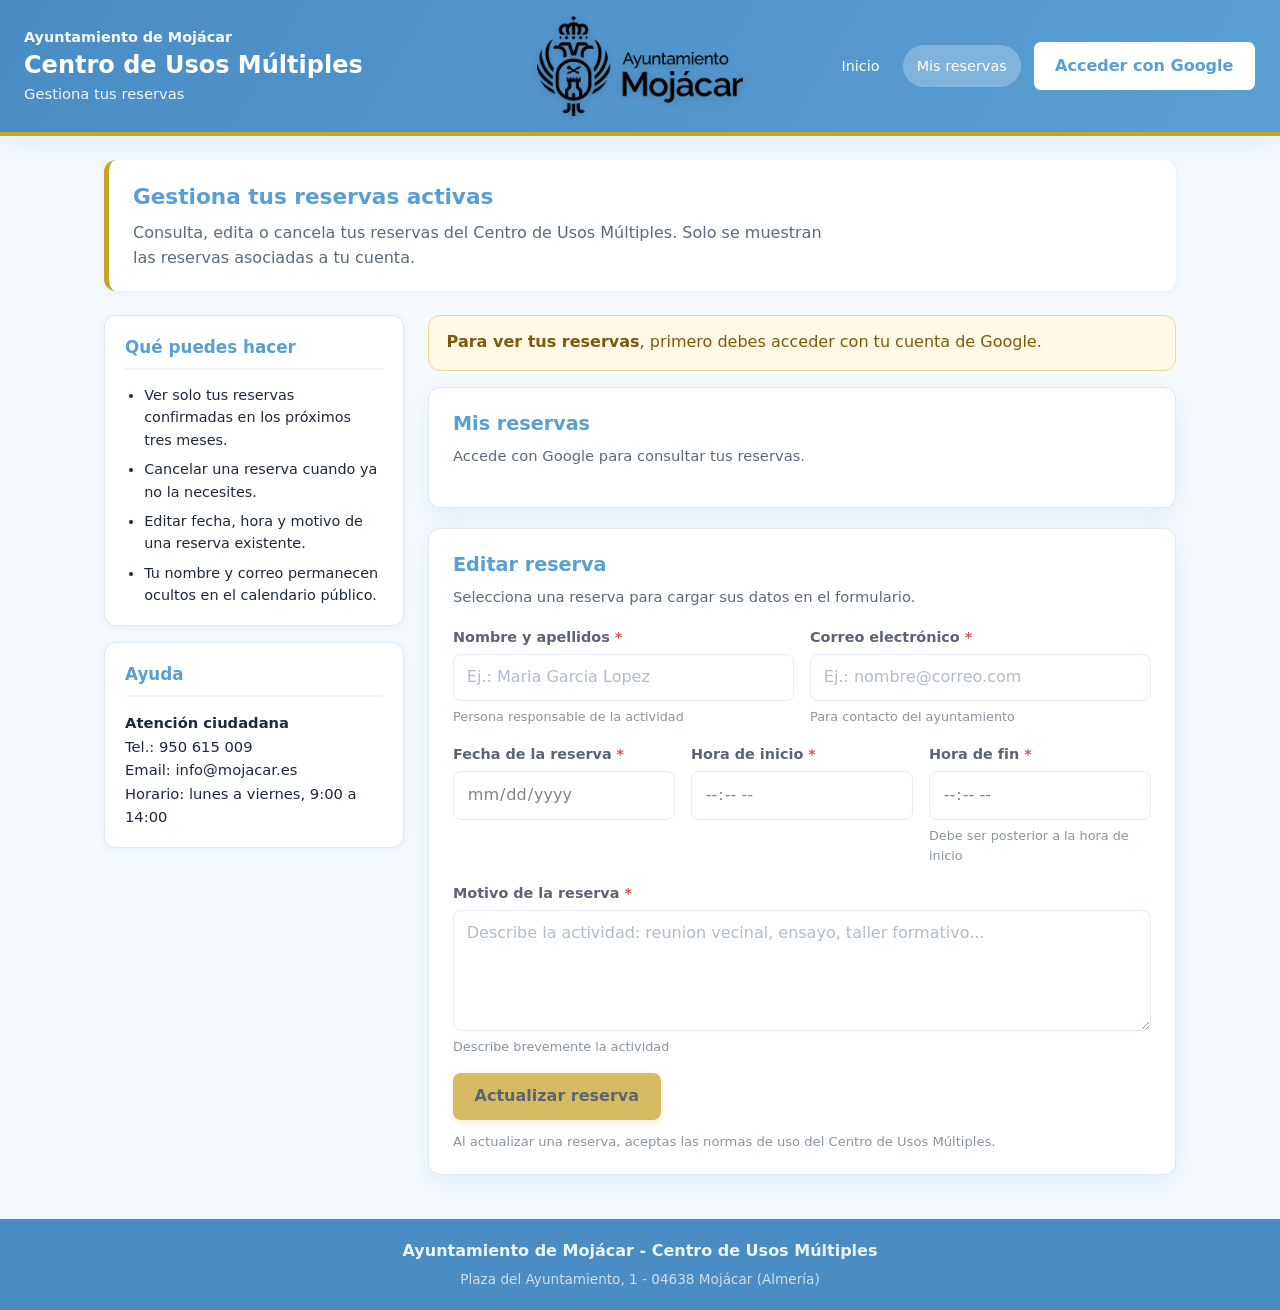
==== mis-reservas.html @ b63f8ac1 "Cambios calendario" ====
<!DOCTYPE html>
<html lang="es">
<head>
  <meta charset="UTF-8">
  <meta name="viewport" content="width=device-width, initial-scale=1.0">
  <meta name="description" content="Gestiona tus reservas del Centro de Usos Múltiples del Ayuntamiento.">
  <title>Mis reservas - Centro de Usos Múltiples</title>
  <link rel="stylesheet" href="css/styles.css">
  <link rel="icon" href="assets/img/logo.png" type="image/png">
  <script src="https://accounts.google.com/gsi/client" async defer></script>
</head>
<body>
  <a class="saltar-contenido" href="#contenido-principal">Saltar al contenido principal</a>

  <header class="cabecera">
    <div class="cabecera__textos">
      <p class="cabecera__ayuntamiento">Ayuntamiento de Moj&aacute;car</p>
      <h1>Centro de Usos M&uacute;ltiples</h1>
      <p class="cabecera__subtitulo">Gestiona tus reservas</p>
    </div>
    <div class="cabecera__logo">
      <img class="cabecera__escudo" src="assets/img/logo.png" width="400" height="100" alt="Logo del Ayuntamiento de Moj&aacute;car">
    </div>
    <div class="cabecera__auth">
      <nav class="cabecera__nav" aria-label="Navegación principal">
        <a class="nav__link" href="index.html">Inicio</a>
        <a class="nav__link nav__link--activo" href="mis-reservas.html">Mis reservas</a>
      </nav>
      <span id="usuario-nombre" class="usuario-nombre" hidden></span>
      <button type="button" id="btn-login" class="btn btn--secundario">Acceder con Google</button>
      <button type="button" id="btn-logout" class="btn btn--secundario" hidden>Cerrar sesi&oacute;n</button>
    </div>
  </header>

  <main id="contenido-principal" class="contenedor">
    <section class="intro" aria-labelledby="titulo-intro">
      <h2 id="titulo-intro" class="intro__titulo">Gestiona tus reservas activas</h2>
      <p class="intro__texto">
        Consulta, edita o cancela tus reservas del Centro de Usos Múltiples. Solo se muestran las reservas asociadas a tu cuenta.
      </p>
    </section>

    <div class="rejilla-principal">
      <aside class="lateral" aria-labelledby="titulo-como-reservar">
        <section class="tarjeta-info">
          <h2 id="titulo-como-reservar" class="tarjeta-info__titulo">Qué puedes hacer</h2>
          <ul class="lista-normas">
            <li>Ver solo tus reservas confirmadas en los próximos tres meses.</li>
            <li>Cancelar una reserva cuando ya no la necesites.</li>
            <li>Editar fecha, hora y motivo de una reserva existente.</li>
            <li>Tu nombre y correo permanecen ocultos en el calendario público.</li>
          </ul>
        </section>

        <section class="tarjeta-info tarjeta-info--contacto">
          <h2 class="tarjeta-info__titulo">Ayuda</h2>
          <p class="tarjeta-info__texto">
            <strong>Atenci&oacute;n ciudadana</strong><br>
            Tel.: 950 615 009<br>
            Email: info@mojacar.es<br>
            Horario: lunes a viernes, 9:00 a 14:00
          </p>
        </section>
      </aside>

      <div class="zona-acciones">
        <div id="mensaje-global" class="mensaje" role="alert" aria-live="assertive" aria-atomic="true" hidden></div>

        <div id="aviso-sesion" class="aviso-sesion" role="status">
          <p><strong>Para ver tus reservas</strong>, primero debes acceder con tu cuenta de Google.</p>
        </div>

        <section class="panel" aria-labelledby="titulo-listado">
          <header class="panel__cabecera">
            <h2 id="titulo-listado">Mis reservas</h2>
            <p id="estado-listado" class="panel__ayuda" role="status" aria-live="polite">Accede con Google para consultar tus reservas.</p>
          </header>
          <ul id="lista-reservas" class="lista-reservas"></ul>
        </section>

        <section class="panel panel--formulario" aria-labelledby="titulo-formulario">
          <header class="panel__cabecera">
            <h2 id="titulo-formulario">Editar reserva</h2>
            <p class="panel__ayuda">Selecciona una reserva para cargar sus datos en el formulario.</p>
          </header>

          <form id="form-reserva" class="formulario" novalidate>
            <fieldset class="formulario__grupo" disabled id="fieldset-formulario">
              <legend class="visually-hidden">Datos de la reserva</legend>

              <div class="formulario__fila">
                <label class="formulario__campo">
                  <span>Nombre y apellidos <span class="obligatorio">*</span></span>
                  <input type="text" id="nombre" name="nombre" required autocomplete="name" maxlength="120" placeholder="Ej.: Maria Garcia Lopez" aria-describedby="nombre-pista">
                  <small id="nombre-pista" class="formulario__pista">Persona responsable de la actividad</small>
                </label>
                <label class="formulario__campo">
                  <span>Correo electr&oacute;nico <span class="obligatorio">*</span></span>
                  <input type="email" id="email" name="email" required autocomplete="email" placeholder="Ej.: nombre@correo.com" aria-describedby="email-pista">
                  <small id="email-pista" class="formulario__pista">Para contacto del ayuntamiento</small>
                </label>
              </div>

              <div class="formulario__fila formulario__fila--horario">
                <label class="formulario__campo">
                  <span>Fecha de la reserva <span class="obligatorio">*</span></span>
                  <input type="date" id="fecha" name="fecha" required>
                </label>
                <label class="formulario__campo">
                  <span>Hora de inicio <span class="obligatorio">*</span></span>
                  <input type="time" id="hora-inicio" name="horaInicio" required>
                </label>
                <label class="formulario__campo">
                  <span>Hora de fin <span class="obligatorio">*</span></span>
                  <input type="time" id="hora-fin" name="horaFin" required aria-describedby="hora-fin-pista">
                  <small id="hora-fin-pista" class="formulario__pista">Debe ser posterior a la hora de inicio</small>
                </label>
              </div>

              <label class="formulario__campo formulario__campo--ancho">
                <span>Motivo de la reserva <span class="obligatorio">*</span></span>
                <textarea id="motivo" name="motivo" rows="4" required maxlength="500" placeholder="Describe la actividad: reunion vecinal, ensayo, taller formativo..." aria-describedby="motivo-pista"></textarea>
                <small id="motivo-pista" class="formulario__pista">Describe brevemente la actividad</small>
              </label>

              <div class="formulario__acciones">
                <button type="submit" id="btn-enviar" class="btn btn--primario" disabled>Actualizar reserva</button>
                <button type="button" id="btn-cancelar-edicion" class="btn btn--secundario" hidden>Cancelar edición</button>
                <p class="formulario__legal">
                  Al actualizar una reserva, aceptas las normas de uso del Centro de Usos M&uacute;ltiples.
                </p>
              </div>
            </fieldset>
          </form>
        </section>
      </div>
    </div>
  </main>

  <footer class="pie">
    <div class="pie__contenido">
      <p class="pie__titulo">Ayuntamiento de Mojácar - Centro de Usos M&uacute;ltiples</p>
      <p class="pie__detalle">
        Plaza del Ayuntamiento, 1 - 04638 Mojácar (Almería)
      </p>
    </div>
  </footer>

  <script type="module" src="js/mis-reservas.js"></script>
</body>
</html>
---- css/styles.css ----
/* ==========================================================================
   Reservas CUM — Estilos institucionales del ayuntamiento
   ========================================================================== */

:root {
  --color-primario: #5a9fd4;
  --color-primario-oscuro: #4a8cc4;
  --color-primario-claro: #eef6fc;
  --color-acento: #c9a227;
  --color-acento-hover: #b08c1c;
  --color-fondo: #f4f9fd;
  --color-superficie: #ffffff;
  --color-texto: #1e293b;
  --color-texto-suave: #5b6b7c;
  --color-borde: #dce8f2;
  --color-error: #b91c1c;
  --color-exito: #15803d;
  --color-aviso: #b45309;
  --sombra: 0 8px 24px rgba(74, 140, 196, 0.1);
  --sombra-suave: 0 2px 8px rgba(74, 140, 196, 0.08);
  --radio: 12px;
  --ancho-max: 1120px;
  --fuente: "Segoe UI", system-ui, -apple-system, sans-serif;
}

*,
*::before,
*::after {
  box-sizing: border-box;
}

html {
  scroll-behavior: smooth;
}

body {
  margin: 0;
  min-height: 100vh;
  font-family: var(--fuente);
  font-size: 1rem;
  line-height: 1.55;
  color: var(--color-texto);
  background: var(--color-fondo);
  display: flex;
  flex-direction: column;
}

body.sesion-activa .aviso-sesion {
  display: none;
}

/* Accesibilidad */
.saltar-contenido {
  position: absolute;
  left: -9999px;
  z-index: 999;
  padding: 0.75rem 1rem;
  background: var(--color-acento);
  color: #1e293b;
  font-weight: 600;
  text-decoration: none;
  border-radius: 0 0 6px 0;
}

.saltar-contenido:focus {
  left: 0;
  top: 0;
}

.visually-hidden {
  position: absolute;
  width: 1px;
  height: 1px;
  padding: 0;
  margin: -1px;
  overflow: hidden;
  clip: rect(0, 0, 0, 0);
  border: 0;
}

.obligatorio {
  color: var(--color-error);
  font-weight: 700;
}

/* Cabecera: textos izquierda | logo centro | acceso derecha */
.cabecera {
  background: linear-gradient(120deg, var(--color-primario-oscuro), var(--color-primario));
  color: #fff;
  padding: 1rem 1.5rem;
  display: grid;
  grid-template-columns: 1fr auto 1fr;
  align-items: center;
  gap: 1rem 1.5rem;
  box-shadow: var(--sombra);
  border-bottom: 4px solid var(--color-acento);
}

.cabecera__textos {
  justify-self: start;
  grid-column: 1;
  text-align: left;
}

.cabecera__logo {
  justify-self: center;
  grid-column: 2;
  display: flex;
  align-items: center;
  justify-content: center;
}

.cabecera__escudo {
  display: block;
  width: auto;
  max-width: 300px;
  height: auto;
  max-height: 100px;
  object-fit: contain;
  filter: drop-shadow(0 2px 4px rgba(0, 0, 0, 0.15));
}

.cabecera__ayuntamiento {
  margin: 0;
  font-size: 0.9rem;
  font-weight: 600;
  opacity: 0.95;
}

.cabecera h1 {
  margin: 0.15rem 0 0;
  font-size: 1.5rem;
  font-weight: 700;
  line-height: 1.2;
}

.cabecera__subtitulo {
  margin: 0.25rem 0 0;
  opacity: 0.92;
  font-size: 0.92rem;
}

.cabecera__auth {
  justify-self: end;
  grid-column: 3;
  display: flex;
  align-items: center;
  justify-content: flex-end;
  gap: 0.75rem;
  flex-wrap: wrap;
}

.cabecera__nav {
  display: flex;
  gap: 0.6rem;
  flex-wrap: wrap;
}

.nav__link {
  text-decoration: none;
  color: #fff;
  padding: 0.55rem 0.8rem;
  border-radius: 999px;
  font-size: 0.9rem;
  border: 1px solid transparent;
  transition: background 0.15s, border-color 0.15s;
}

.nav__link:hover,
.nav__link:focus-visible {
  background: rgba(255, 255, 255, 0.16);
  border-color: rgba(255, 255, 255, 0.4);
}

.nav__link--activo {
  background: rgba(255, 255, 255, 0.25);
}

.usuario-nombre {
  font-size: 0.88rem;
  background: rgba(255, 255, 255, 0.12);
  padding: 0.4rem 0.75rem;
  border-radius: 999px;
  border: 1px solid rgba(255, 255, 255, 0.25);
}

/* Contenedor y rejilla */
.contenedor {
  width: 100%;
  max-width: var(--ancho-max);
  margin: 0 auto;
  padding: 1.5rem;
  flex: 1;
}

.intro {
  background: var(--color-superficie);
  border-radius: var(--radio);
  padding: 1.25rem 1.5rem;
  margin-bottom: 1.5rem;
  border-left: 5px solid var(--color-acento);
  box-shadow: var(--sombra-suave);
}

.intro__titulo {
  margin: 0 0 0.5rem;
  font-size: 1.35rem;
  color: var(--color-primario);
}

.intro__texto {
  margin: 0;
  color: var(--color-texto-suave);
  max-width: 70ch;
}

.rejilla-principal {
  display: grid;
  grid-template-columns: 300px 1fr;
  gap: 1.5rem;
  align-items: start;
}

.lateral {
  display: flex;
  flex-direction: column;
  gap: 1rem;
}

.zona-acciones {
  min-width: 0;
}

/* Tarjetas laterales */
.tarjeta-info {
  background: var(--color-superficie);
  border-radius: var(--radio);
  padding: 1.15rem 1.25rem;
  box-shadow: var(--sombra-suave);
  border: 1px solid var(--color-borde);
}

.tarjeta-info__titulo {
  margin: 0 0 0.85rem;
  font-size: 1.05rem;
  color: var(--color-primario);
  padding-bottom: 0.5rem;
  border-bottom: 2px solid var(--color-primario-claro);
}

.tarjeta-info--normas {
  background: var(--color-primario-claro);
  border-color: #d4e8f7;
}

.tarjeta-info--contacto .tarjeta-info__texto {
  margin: 0;
  font-size: 0.92rem;
  line-height: 1.6;
}

.tarjeta-info__nota code {
  font-size: 0.75rem;
  background: #fff;
  padding: 0.1rem 0.35rem;
  border-radius: 4px;
}

.lista-normas {
  margin: 0;
  padding-left: 1.2rem;
  font-size: 0.9rem;
  color: var(--color-texto);
}

.lista-normas li + li {
  margin-top: 0.45rem;
}

/* Pasos "Cómo reservar" */
.pasos {
  list-style: none;
  margin: 0;
  padding: 0;
}

.pasos__item {
  display: flex;
  gap: 0.75rem;
  margin-bottom: 0.9rem;
}

.pasos__item:last-child {
  margin-bottom: 0;
}

.pasos__item p {
  margin: 0.2rem 0 0;
  font-size: 0.88rem;
  color: var(--color-texto-suave);
}

.pasos__numero {
  flex-shrink: 0;
  width: 1.75rem;
  height: 1.75rem;
  display: flex;
  align-items: center;
  justify-content: center;
  background: var(--color-primario);
  color: #fff;
  font-weight: 700;
  font-size: 0.85rem;
  border-radius: 50%;
}

/* Aviso sin sesión */
.aviso-sesion {
  background: #fff8e6;
  border: 1px solid #f0d78c;
  border-radius: var(--radio);
  padding: 0.9rem 1.1rem;
  margin-bottom: 1rem;
  color: #7c5a0a;
}

.aviso-sesion p {
  margin: 0;
}

/* Paneles */
.panel {
  background: var(--color-superficie);
  border-radius: var(--radio);
  box-shadow: var(--sombra);
  padding: 1.35rem 1.5rem;
  margin-bottom: 1.25rem;
  border: 1px solid var(--color-borde);
}

.panel__cabecera {
  margin-bottom: 1.1rem;
}

.panel h2 {
  margin: 0 0 0.35rem;
  font-size: 1.2rem;
  color: var(--color-primario);
}

.panel__ayuda {
  margin: 0;
  color: var(--color-texto-suave);
  font-size: 0.92rem;
}

.panel__privacidad {
  margin-top: 0.65rem;
  padding: 0.65rem 0.75rem;
  background: var(--color-primario-claro);
  border-radius: 8px;
  border: 1px solid var(--color-borde);
  font-size: 0.88rem;
}

.panel--formulario .formulario__grupo {
  border: none;
  margin: 0;
  padding: 0;
  min-width: 0;
}

.panel--formulario .formulario__grupo:disabled {
  opacity: 0.72;
}

/* Mensajes */
.mensaje {
  padding: 0.9rem 1.1rem;
  border-radius: var(--radio);
  margin-bottom: 1rem;
  font-weight: 500;
}

.mensaje--error {
  background: #fef2f2;
  color: var(--color-error);
  border: 1px solid #fecaca;
}

.mensaje--exito {
  background: #f0fdf4;
  color: var(--color-exito);
  border: 1px solid #bbf7d0;
}

.mensaje--info {
  background: var(--color-primario-claro);
  color: var(--color-primario);
  border: 1px solid #cce5f7;
}

.mensaje--aviso {
  background: #fffbeb;
  color: var(--color-aviso);
  border: 1px solid #fde68a;
}

/* Formulario */
.formulario__fila {
  display: grid;
  grid-template-columns: repeat(auto-fit, minmax(200px, 1fr));
  gap: 1rem;
  margin-bottom: 1rem;
}

.formulario__fila--horario {
  grid-template-columns: repeat(auto-fit, minmax(160px, 1fr));
}

.formulario__campo {
  display: flex;
  flex-direction: column;
  gap: 0.35rem;
}

.formulario__campo > span:first-child {
  font-size: 0.9rem;
  font-weight: 600;
}

.formulario__pista {
  font-size: 0.8rem;
  color: var(--color-texto-suave);
}

.formulario__campo--ancho {
  margin-bottom: 1rem;
}

input,
textarea {
  font: inherit;
  padding: 0.65rem 0.8rem;
  border: 1px solid var(--color-borde);
  border-radius: 8px;
  background: #fff;
  transition: border-color 0.15s, box-shadow 0.15s;
}

input::placeholder,
textarea::placeholder {
  color: #94a3b8;
}

input:focus,
textarea:focus {
  outline: none;
  border-color: var(--color-primario);
  box-shadow: 0 0 0 3px rgba(90, 159, 212, 0.25);
}

button:focus-visible,
input:focus-visible,
textarea:focus-visible {
  outline: 3px solid var(--color-acento);
  outline-offset: 4px;
}

input:disabled,
textarea:disabled,
button:disabled {
  cursor: not-allowed;
}

.formulario__acciones {
  margin-top: 0.25rem;
}

.formulario__legal {
  margin: 0.75rem 0 0;
  font-size: 0.82rem;
  color: var(--color-texto-suave);
}

/* Botones */
.btn {
  font: inherit;
  font-weight: 600;
  padding: 0.7rem 1.35rem;
  border: none;
  border-radius: 8px;
  cursor: pointer;
  transition: background 0.15s, transform 0.1s, box-shadow 0.15s;
}

.btn:active:not(:disabled) {
  transform: scale(0.98);
}

.btn--primario {
  background: var(--color-acento);
  color: #1e293b;
  box-shadow: 0 2px 6px rgba(201, 162, 39, 0.35);
}

.btn--primario:hover:not(:disabled) {
  background: var(--color-acento-hover);
}

.btn--secundario {
  background: #ffffff;
  color: var(--color-primario);
  border: 1px solid var(--color-primario);
}

.btn--secundario:hover:not(:disabled) {
  background: #f0f7ff;
}

.btn--pequeno {
  padding: 0.5rem 0.9rem;
  font-size: 0.85rem;
  font-weight: 500;
}

.btn--peligro {
  background: var(--color-error);
  color: #fff;
  box-shadow: 0 2px 6px rgba(185, 28, 28, 0.35);
}

.btn--peligro:hover:not(:disabled) {
  background: #991b1b;
}

/* Calendario visual */
.calendario-visual {
  display: flex;
  gap: 0.9rem;
  overflow-x: auto;
  padding-bottom: 0.5rem;
}

.calendario-visual__grilla {
  display: flex;
  gap: 0.9rem;
  width: 100%;
}

.calendario-visual__dia {
  min-width: 150px;
  background: var(--color-superficie);
  border: 1px solid var(--color-borde);
  border-radius: 16px;
  overflow: hidden;
  display: flex;
  flex-direction: column;
}

.calendario-visual__cabecera {
  padding: 1rem;
  border-bottom: 1px solid var(--color-borde);
  background: var(--color-primario-claro);
  color: var(--color-primario);
  display: flex;
  flex-direction: column;
  gap: 0.2rem;
}

.calendario-visual__cabecera strong {
  font-size: 0.95rem;
}

.calendario-visual__cabecera span {
  font-size: 0.82rem;
  color: var(--color-texto-suave);
}

.calendario-visual__pista {
  min-height: 380px;
  display: flex;
  flex-direction: column;
  gap: 0.75rem;
  padding: 0.9rem 0.75rem;
  background: linear-gradient(
    to bottom,
    transparent 0%,
    transparent calc(100% / 24 - 1px),
    rgba(0, 0, 0, 0.04) calc(100% / 24 - 1px),
    rgba(0, 0, 0, 0.04) calc(100% / 24)
  );
  background-size: 100% 24px;
}

.calendario-visual__dia-vacio {
  display: flex;
  align-items: center;
  justify-content: center;
  color: var(--color-texto-suave);
  font-size: 0.95rem;
  text-align: center;
  padding: 0.85rem;
  border-radius: 14px;
  background: rgba(255, 255, 255, 0.82);
}

.calendario-visual__evento {
  border-radius: 14px;
  padding: 0.75rem;
  background: var(--color-acento);
  color: #1e293b;
  box-shadow: 0 2px 10px rgba(0, 0, 0, 0.08);
  display: flex;
  flex-direction: column;
  gap: 0.35rem;
  font-size: 0.88rem;
  min-height: 56px;
}

.calendario-visual__evento:hover,
.calendario-visual__evento:focus-visible {
  outline: 3px solid rgba(90, 159, 212, 0.35);
}

.calendario-visual__evento-hora {
  font-weight: 700;
}

.calendario-visual__evento-texto {
  line-height: 1.25;
}

.calendario-visual__vacio {
  padding: 1.1rem;
  color: var(--color-texto-suave);
  background: var(--color-superficie);
  border-radius: var(--radio);
  border: 1px dashed var(--color-borde);
  text-align: center;
}

/* Lista de reservas */
.lista-reservas {
  list-style: none;
  margin: 0;
  padding: 0;
}

.lista-reservas__item {
  padding: 1rem 1.1rem;
  border: 1px solid var(--color-borde);
  border-radius: 10px;
  margin-bottom: 0.75rem;
  background: linear-gradient(to right, var(--color-primario-claro), #fff 40%);
  border-left: 4px solid var(--color-primario);
}

.lista-reservas__item h3 {
  margin: 0 0 0.4rem;
  font-size: 1rem;
  color: var(--color-primario);
}

.lista-reservas__item p {
  margin: 0.12rem 0;
  font-size: 0.9rem;
  color: var(--color-texto-suave);
}

.lista-reservas__detalle {
  margin-top: 0.5rem;
  font-size: 0.85rem;
  white-space: pre-line;
}

.lista-reservas__horario {
  display: inline-block;
  margin-top: 0.35rem;
  padding: 0.2rem 0.5rem;
  background: #fff;
  border-radius: 4px;
  font-size: 0.85rem;
  font-weight: 600;
  color: var(--color-primario);
}

.lista-reservas__acciones {
  display: flex;
  gap: 0.6rem;
  margin-top: 0.8rem;
  padding-top: 0.8rem;
  border-top: 1px solid var(--color-borde);
}

.lista-reservas__vacia {
  padding: 1.5rem;
  text-align: center;
  color: var(--color-texto-suave);
  background: var(--color-fondo);
  border-radius: 8px;
  border: 1px dashed var(--color-borde);
}

/* Pie */
.pie {
  background: var(--color-primario-oscuro);
  color: rgba(255, 255, 255, 0.9);
  margin-top: auto;
}

.pie__contenido {
  max-width: var(--ancho-max);
  margin: 0 auto;
  padding: 1.25rem 1.5rem;
  text-align: center;
}

.pie__titulo {
  margin: 0;
  font-weight: 600;
}

.pie__detalle {
  margin: 0.35rem 0 0;
  font-size: 0.85rem;
  opacity: 0.8;
}

/* Responsive */
@media (max-width: 900px) {
  .rejilla-principal {
    grid-template-columns: 1fr;
  }

  .lateral {
    order: 2;
  }

  .zona-acciones {
    order: 1;
  }
}

@media (max-width: 768px) {
  .cabecera {
    grid-template-columns: 1fr;
    text-align: center;
    padding: 1.25rem 1rem;
  }

  .cabecera__textos,
  .cabecera__logo,
  .cabecera__auth {
    grid-column: 1;
    justify-self: center;
    text-align: center;
  }

  .cabecera__auth {
    justify-content: center;
  }

  .cabecera__escudo {
    max-width: 180px;
    max-height: 70px;
  }
}

@media (max-width: 600px) {
  .cabecera h1 {
    font-size: 1.2rem;
  }

  .contenedor {
    padding: 1rem;
  }

  .panel {
    padding: 1rem;
  }
}
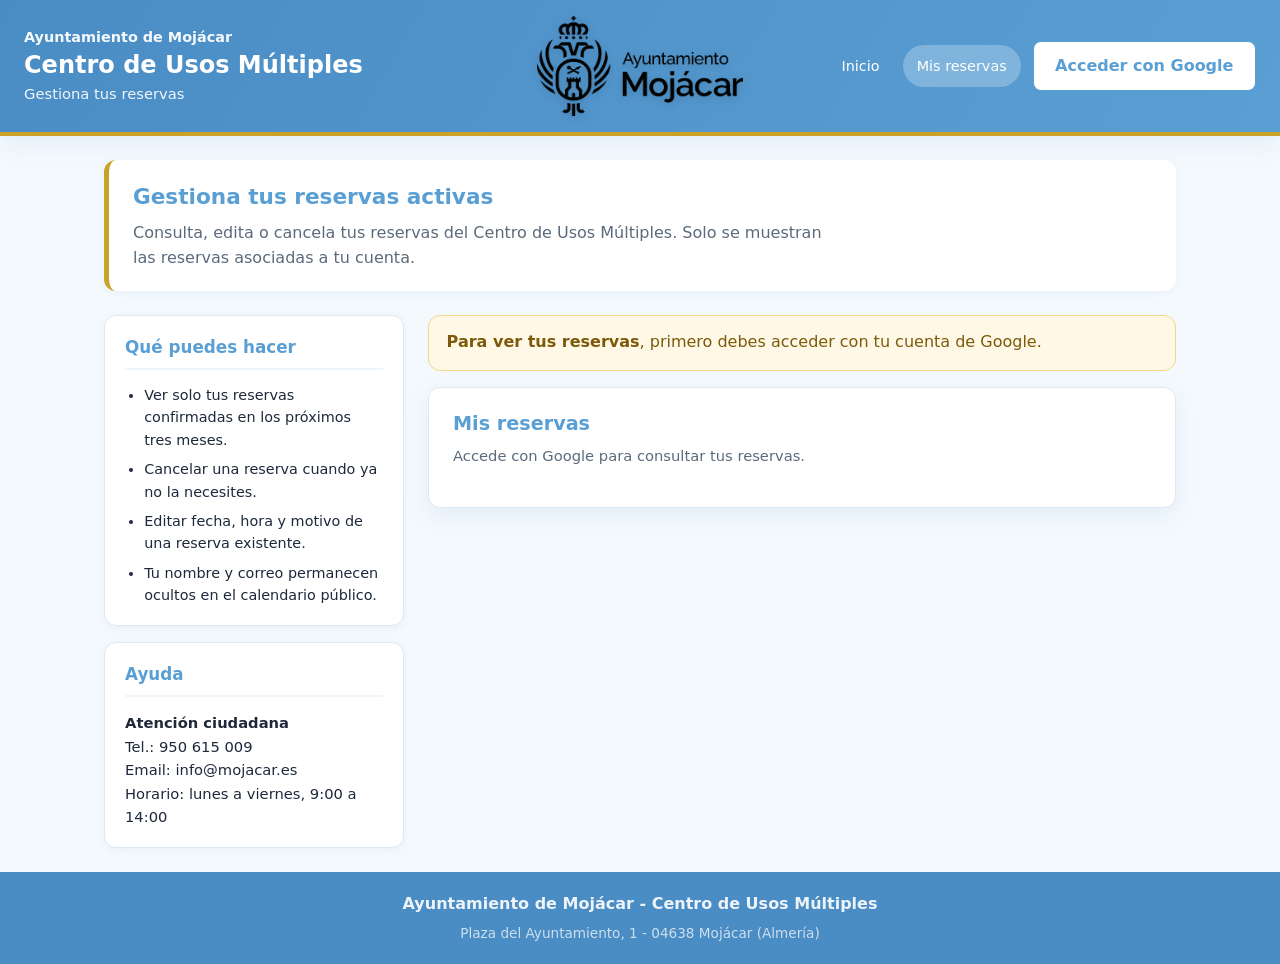
==== commit b768936c: "Cambio editar reserva" ====
--- a/mis-reservas.html
+++ b/mis-reservas.html
@@ -78,7 +78,7 @@
           <ul id="lista-reservas" class="lista-reservas"></ul>
         </section>
 
-        <section class="panel panel--formulario" aria-labelledby="titulo-formulario">
+        <section id="panel-formulario" class="panel panel--formulario" aria-labelledby="titulo-formulario" hidden>
           <header class="panel__cabecera">
             <h2 id="titulo-formulario">Editar reserva</h2>
             <p class="panel__ayuda">Selecciona una reserva para cargar sus datos en el formulario.</p>
--- a/css/styles.css
+++ b/css/styles.css
@@ -536,91 +536,150 @@
 
 /* Calendario visual */
 .calendario-visual {
-  display: flex;
-  gap: 0.9rem;
-  overflow-x: auto;
+  display: block;
+  overflow-x: hidden;
+  width: 100%;
   padding-bottom: 0.5rem;
 }
 
-.calendario-visual__grilla {
-  display: flex;
-  gap: 0.9rem;
+.calendario-navegacion {
+  display: flex;
+  align-items: center;
+  gap: 0.75rem;
+  margin-bottom: 1rem;
+  flex-wrap: wrap;
+}
+
+.calendario-navegacion__titulo {
+  font-weight: 700;
+  color: var(--color-primario);
+  text-transform: capitalize;
+}
+
+.btn--icon {
+  padding: 0.65rem 0.85rem;
+  min-width: 2.6rem;
+  border-radius: 12px;
+}
+
+.calendario-visual__mes {
   width: 100%;
-}
-
-.calendario-visual__dia {
-  min-width: 150px;
   background: var(--color-superficie);
   border: 1px solid var(--color-borde);
-  border-radius: 16px;
+  border-radius: 18px;
+  box-shadow: var(--sombra-suave);
   overflow: hidden;
-  display: flex;
-  flex-direction: column;
-}
-
-.calendario-visual__cabecera {
-  padding: 1rem;
+}
+
+.calendario-visual__mes-titulo {
+  padding: 0.9rem 1rem;
   border-bottom: 1px solid var(--color-borde);
   background: var(--color-primario-claro);
   color: var(--color-primario);
+  font-size: 0.95rem;
+  font-weight: 700;
+  text-transform: capitalize;
+}
+
+.calendario-visual__fila-dias {
+  display: grid;
+  grid-template-columns: repeat(7, minmax(0, 1fr));
+  border-bottom: 1px solid var(--color-borde);
+  background: var(--color-primario-claro);
+}
+
+.calendario-visual__nombre-dia {
+  padding: 0.65rem 0.55rem;
+  text-align: center;
+  font-size: 0.78rem;
+  color: var(--color-texto-suave);
+  border-right: 1px solid var(--color-borde);
+}
+
+.calendario-visual__nombre-dia:last-child {
+  border-right: none;
+}
+
+.calendario-visual__grilla-mes {
+  display: grid;
+  grid-template-columns: repeat(7, minmax(0, 1fr));
+  gap: 1px;
+}
+
+.calendario-visual__dia-mes {
+  min-height: 150px;
+  min-width: 0;
+  border-right: 1px solid var(--color-borde);
+  border-bottom: 1px solid var(--color-borde);
+  padding: 0.85rem;
   display: flex;
   flex-direction: column;
-  gap: 0.2rem;
-}
-
-.calendario-visual__cabecera strong {
+  gap: 0.5rem;
+  background: var(--color-superficie);
+}
+
+.calendario-visual__dia-mes:nth-child(7n) {
+  border-right: none;
+}
+
+.calendario-visual__dia-mes--fuera {
+  background: #f8fafc;
+  color: var(--color-texto-suave);
+}
+
+.calendario-visual__dia-mes--vacío {
+  min-height: 0;
+  border: none;
+  background: transparent;
+}
+
+.calendario-visual__dia-mes-cabecera {
+  display: flex;
+  justify-content: space-between;
+  align-items: flex-start;
+}
+
+.calendario-visual__numero {
+  font-weight: 700;
   font-size: 0.95rem;
 }
 
-.calendario-visual__cabecera span {
+.calendario-visual__eventos-mes {
+  display: flex;
+  flex-direction: column;
+  gap: 0.5rem;
+  flex: 1;
+}
+
+.calendario-visual__dia-mes-vacio {
+  color: var(--color-texto-suave);
+  font-size: 0.85rem;
+  line-height: 1.4;
+  padding-top: 0.2rem;
+}
+
+.calendario-visual__evento-mes {
+  border-radius: 14px;
+  padding: 0.55rem;
+  background: rgba(90, 159, 212, 0.12);
+  color: var(--color-texto);
+  border: 1px solid rgba(90, 159, 212, 0.2);
+  display: flex;
+  flex-direction: column;
+  gap: 0.25rem;
   font-size: 0.82rem;
-  color: var(--color-texto-suave);
-}
-
-.calendario-visual__pista {
-  min-height: 380px;
-  display: flex;
-  flex-direction: column;
-  gap: 0.75rem;
-  padding: 0.9rem 0.75rem;
-  background: linear-gradient(
-    to bottom,
-    transparent 0%,
-    transparent calc(100% / 24 - 1px),
-    rgba(0, 0, 0, 0.04) calc(100% / 24 - 1px),
-    rgba(0, 0, 0, 0.04) calc(100% / 24)
-  );
-  background-size: 100% 24px;
-}
-
-.calendario-visual__dia-vacio {
-  display: flex;
-  align-items: center;
-  justify-content: center;
-  color: var(--color-texto-suave);
-  font-size: 0.95rem;
-  text-align: center;
-  padding: 0.85rem;
-  border-radius: 14px;
-  background: rgba(255, 255, 255, 0.82);
-}
-
-.calendario-visual__evento {
-  border-radius: 14px;
-  padding: 0.75rem;
-  background: var(--color-acento);
-  color: #1e293b;
-  box-shadow: 0 2px 10px rgba(0, 0, 0, 0.08);
-  display: flex;
-  flex-direction: column;
-  gap: 0.35rem;
-  font-size: 0.88rem;
-  min-height: 56px;
-}
-
-.calendario-visual__evento:hover,
-.calendario-visual__evento:focus-visible {
+  min-height: 48px;
+}
+
+.calendario-visual__evento-mes:hover,
+.calendario-visual__evento-mes:focus-visible {
   outline: 3px solid rgba(90, 159, 212, 0.35);
+}
+
+.calendario-visual__dia-mes-resumen {
+  margin-top: auto;
+  font-size: 0.8rem;
+  color: var(--color-texto-suave);
 }
 
 .calendario-visual__evento-hora {
